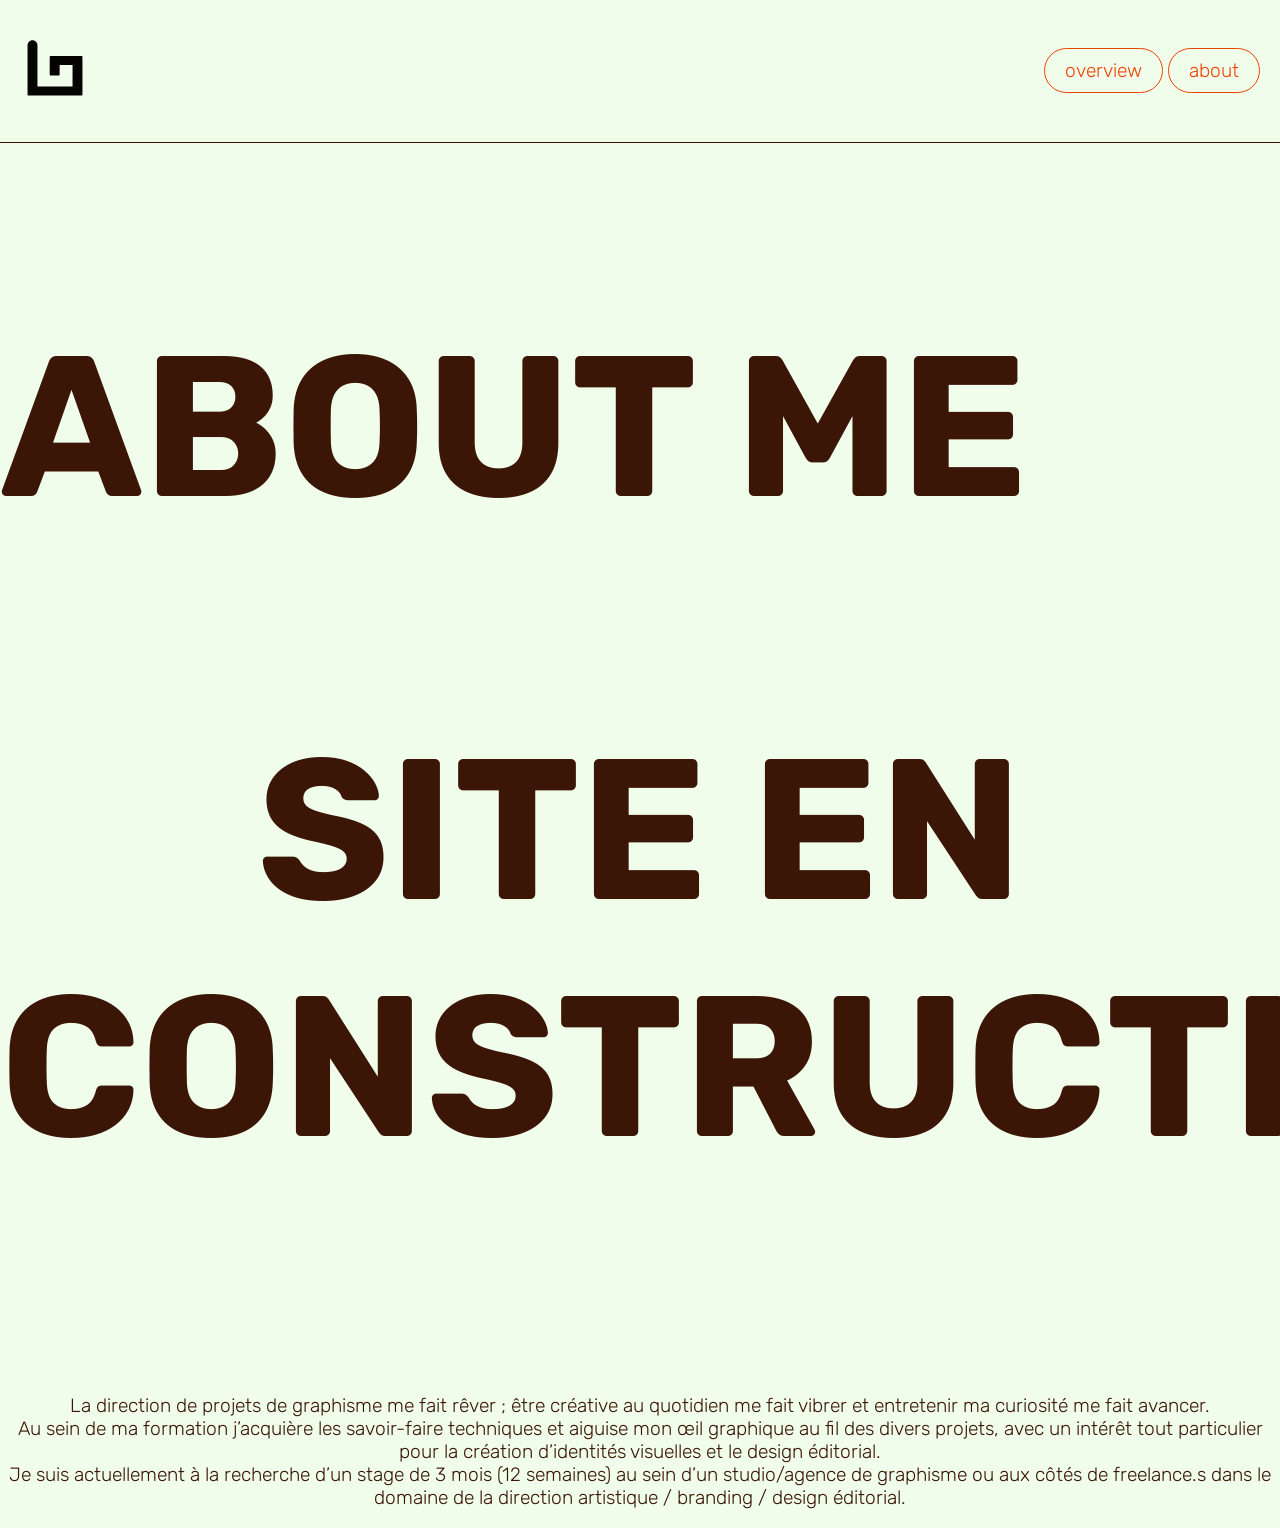
==== about.html @ 8715e14e "19 nov part2" ====
<!DOCTYPE html>
<html lang="fr">
<head>
    <meta charset="UTF-8">
    <meta name="viewport" content="width=device-width, initial-scale=1.0">
    <title>Laura Guillardeau | About</title>
    <link rel="shortcut icon" href="img/logotype/lasna_logorange.svg">
    <link rel="stylesheet" href="styles.css">
</head>
<body>
    <header class="header">
            <h1> 
            <a href="index.html">
            <img class="logo-rotate" src="img/logotype/lasna_logo.svg" alt="Laura Guillardeau « Lasna »">
            </a>
        </h1>
        <div>
            <a class="button" href="overview.html">overview</a>
            <a class="button" href="about.html">about</a>
        </div>
    </header> 
    <div>
        <h2>About me</h2>
    </div>
    <h2 class="alert">Site en construction</h2>
    <br>
    <p>La direction de projets de graphisme me fait rêver ; être créative au quotidien me fait vibrer et entretenir ma curiosité me fait avancer.
    <br>Au sein de ma formation j’acquière les savoir-faire techniques et aiguise mon œil graphique au fil des divers projets, avec un intérêt tout particulier pour la création d’identités visuelles et le design éditorial.
    <br>Je suis actuellement à la recherche d’un stage de 3 mois (12 semaines) au sein d’un studio/agence de graphisme ou aux côtés de freelance.s dans le domaine de la direction artistique / branding / design éditorial.
    </p>
    
    <main>
        
    </main>
</body>
</html>
---- styles.css ----
body{
    font-family: 'rubik', Helvetica, Arial, sans-serif;
}
body{
    background:#f0fdeb;
    color: #3B1607;
    font-size: larger;
    font-weight: 200;
    font-style: normal;
    font-optical-sizing: auto;
    max-width: 2560px;
    margin:0 auto;
}

/*textes*/

@font-face{
    font-family: "rubik";
    src: url("font/Rubik-VariableFont_wght.ttf") format("truetype");
}

p{
    text-align: center;

}

h1{
    font-size: 20px;
    text-align: left;
    padding: 5px;
}

h2{
    font-family: 'rubik';
    font-size: 200px;
    font-style: bold;
    text-transform: uppercase;
}
h3{
    font-family: 'rubik';
    font-size: xx-large;
    font-style: bold;
    text-transform: lowercase;
}
h4{
    font-family: 'avara';
    font-size: xx-large;
    font-style: italic;
    text-transform: lowercase;
}

span{
    color: #EB4400;
}

p span{
    color: #EB4400;
}

.alert{
    text-align: center;
}

/*images et grille*/
img{
    max-width: 100%;
    height: auto;
    display: block;
}
.rounded{
    border-radius: 15px;
}

.grid{
    display: grid;
    grid-template-columns: repeat(3, 1fr);
    gap: 24px;
    padding: 24px;
}
.grid-overview{
    display: grid;
    grid-template-columns: repeat(5, 1fr);
    gap: 12px;
    padding: 12px;
}

.item-grid{
    display: grid;
}
.item-grid img,
.item-grid h3{
    grid-column: 1/-1;
    grid-row: 1/-1;
}
.item-grid h3{
    color:#fff;
    background: #0000008a;
    margin: 0;
    opacity:0;
    transition: .4s;
    display: grid;
    align-items:center;
    justify-items: center;
}
.item-grid:hover h3{
    opacity:1;
}

.grid-text{
    display: grid;
    grid-template-columns: repeat(5, 1fr);
    gap: 12px;
    padding: 12px;
}

/*projets pages*/
.title-bloc{
    width: 40%;
    margin: 20px;
    font-size: 80px;
    line-height: 80px;
    padding-top: 50px;
    padding-bottom: 0%;
}
 .bloc {
    width: 40%;
    display: flex; 
    align-items: top; 
    padding-left: 20px; 
    font-size:16px;
    column-gap: 20px;
    box-sizing: border-box; 
}


/*header*/
header{
    display: grid;
    grid-template-columns: 70px auto;
    justify-content: space-between;
    align-items: center;
    position: sticky;
    top: 0%;
    border-bottom: 1px solid #3B1607;
    padding: 20px; 
}
 .propos{
    text-decoration: none;
    color: #EB4400;
    padding: 6px;
    transition: all 0.3s ease; 
    border: 1px solid #EB4400;
}
/*.header a:not(.no-block){
    text-decoration: none;
    color: currentColor;
    background: white;
    padding-bottom: 1px;
    display: inline-block;
    padding: 8px 12px;   
    background: white;   
    border-radius: 20px;
}
*/
.logo-rotate {
    transition: transform 1s ease;
    display: inline-block; /* important pour éviter les bugs */
}

.logo-rotate:hover {
    transform: rotate(90deg);
}

.button{
    display: inline-block;
    padding: 10px 20px;
    background-color: none;
    color: #EB4400;
    text-decoration: none;
    border: solid 1px #EB4400;
    border-radius: 30px;
    transition: 0.3s background-color;
}
.button:hover{
    background-color: #EB4400;
    color: #E0FBD6;
}


/* responsive */
.article p { color: #333; /* régle pour tous les écrans */ }

@media (min-width:640px){
    .article p {
        columns: 2; 
    }
}
@media (min-width:960px){
    .article p { 
        columns: 3;
    }
}
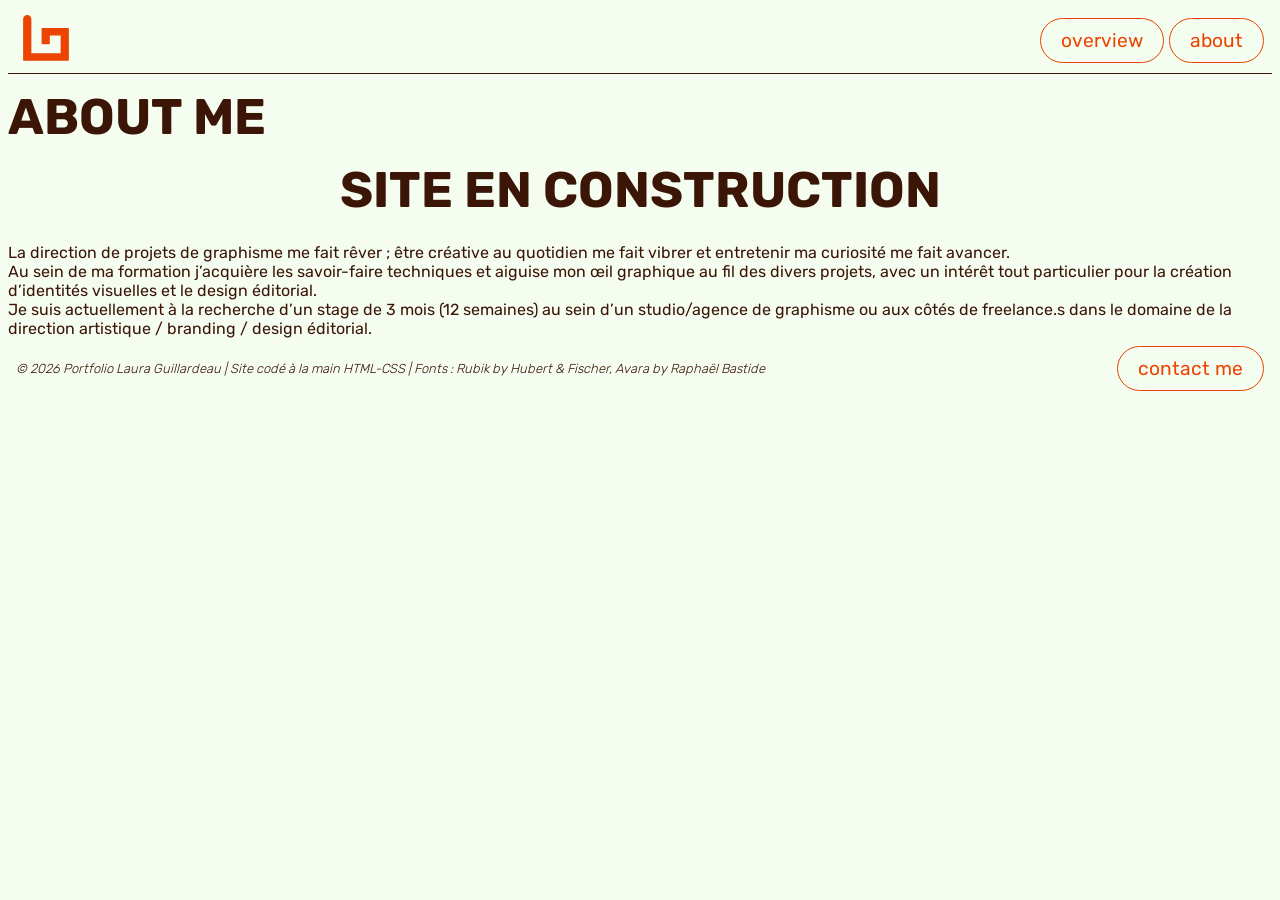
==== commit db25f44d: "21 nov" ====
--- a/about.html
+++ b/about.html
@@ -11,7 +11,7 @@
     <header class="header">
             <h1> 
             <a href="index.html">
-            <img class="logo-rotate" src="img/logotype/lasna_logo.svg" alt="Laura Guillardeau « Lasna »">
+            <img class="logo-rotate" src="img/logotype/lasna_logorange.svg" alt="Laura Guillardeau « Lasna »">
             </a>
         </h1>
         <div>
@@ -22,15 +22,19 @@
     <div>
         <h2>About me</h2>
     </div>
+    <main>
     <h2 class="alert">Site en construction</h2>
     <br>
     <p>La direction de projets de graphisme me fait rêver ; être créative au quotidien me fait vibrer et entretenir ma curiosité me fait avancer.
     <br>Au sein de ma formation j’acquière les savoir-faire techniques et aiguise mon œil graphique au fil des divers projets, avec un intérêt tout particulier pour la création d’identités visuelles et le design éditorial.
     <br>Je suis actuellement à la recherche d’un stage de 3 mois (12 semaines) au sein d’un studio/agence de graphisme ou aux côtés de freelance.s dans le domaine de la direction artistique / branding / design éditorial.
     </p>
-    
-    <main>
-        
     </main>
+    <footer class="footer">
+        <h5>&copy; 2026 Portfolio Laura Guillardeau | Site codé à la main HTML-CSS | Fonts : Rubik by Hubert & Fischer, Avara by Raphaël Bastide</h5>
+        <div>
+            <a class="button" href="mailto:laura.guillardeau@gmail.com">contact me</a>
+        </div>
+    </footer>
 </body>
 </html>
--- a/styles.css
+++ b/styles.css
@@ -2,14 +2,13 @@
     font-family: 'rubik', Helvetica, Arial, sans-serif;
 }
 body{
-    background:#f0fdeb;
+    background:#f5fdf1;
     color: #3B1607;
     font-size: larger;
-    font-weight: 200;
     font-style: normal;
     font-optical-sizing: auto;
-    max-width: 2560px;
-    margin:0 auto;
+    max-width: auto;
+    margin:8px;
 }
 
 /*textes*/
@@ -20,42 +19,61 @@
 }
 
 p{
-    text-align: center;
-
+    font-size: medium;
+    text-align: left;
+    margin: 0;
+}
+p span{
+    font-weight: lighter;
 }
 
 h1{
     font-size: 20px;
     text-align: left;
     padding: 5px;
+    margin: 0;
 }
 
 h2{
     font-family: 'rubik';
-    font-size: 200px;
+    font-size: 50px;
     font-style: bold;
+    padding-top: 1vw;
     text-transform: uppercase;
+    margin: 0;
 }
 h3{
-    font-family: 'rubik';
-    font-size: xx-large;
-    font-style: bold;
-    text-transform: lowercase;
-}
-h4{
     font-family: 'avara';
     font-size: xx-large;
     font-style: italic;
     text-transform: lowercase;
-}
-
-span{
-    color: #EB4400;
-}
-
-p span{
-    color: #EB4400;
-}
+    margin: 0;
+}
+h3:hover{
+    transform: rotate(-10deg);
+}
+h4{
+    font-family: 'rubik';
+    font-size: 3vw;
+    font-style: normal;
+    text-transform: uppercase;
+    margin: 0;
+}
+h4 span{
+    font-family: 'avara';
+    font-size: 1.8vw;
+    font-style: italic;
+    text-transform: lowercase;
+    margin: 0;
+}
+h5{
+    font-style: oblique;
+    font-weight: 100;
+    font-size: small;
+    text-align: left;
+    margin: 0;
+}
+
 
 .alert{
     text-align: center;
@@ -68,107 +86,139 @@
     display: block;
 }
 .rounded{
-    border-radius: 15px;
-}
-
-.grid{
-    display: grid;
-    grid-template-columns: repeat(3, 1fr);
+    border-radius: 1vw;
+}
+
+.grid-index{
+    display: grid;
+    grid-template-columns: repeat(5, 1fr);
+    gap: 8px;
+    padding-top: 5vw;
+}
+
+/*.zoom{
+    transition: 0.3s;
+}
+.zoom:hover{
+    scale: 1.5;
+}*/
+
+.grid-overview{
+    display: grid;
+    grid-template-columns: repeat(5, 1fr);
+    gap: 8px;
+    padding-top: 1vw;
+}
+
+.item-grid{
+    display: grid;
+}
+.item-grid img,
+.item-grid h4{
+    grid-column: 1/3;
+    grid-row: 1;
+}
+.item-grid h4{
+    color:#fff;
+    background: #1C388C8a;
+    margin: 0;
+    opacity:0;
+    transition: .4s;
+    display: grid;
+    align-items:center;
+    justify-items: center;
+}
+.item-grid:hover h4{
+    opacity:1;
+}
+
+
+/*textes projets*/
+.grid-text{
+    display: grid;
+    height: 10vw;
+    grid-template: 20px 1fr 1fr / repeat(5, 1fr);
+    gap: 15px;
+    padding: 12px;
+    padding-top: 2vw;
+}
+.title-bloc{
+    display: grid;
+    grid-area: 0/0/3/3;
+    font-size: 100px;
+    line-height: 50px;
+}
+
+.main-title{
+    grid-column: span 2;
+    grid-row: 2
+}
+.subtitle{
+    grid-column: 2;
+    grid-row: 3;
+}
+.text-bloc1 {
+    display: grid; 
+    grid-area: 2/3/4/4;
+    align-items: top; 
+    padding-right: 20px; 
+    box-sizing: border-box;
+}
+.text-bloc2{
+    display: grid; 
+    grid-area: 2/4/4/6;
+    align-items: top; 
+    padding-right: 20px;
+    box-sizing: border-box;
+}
+.text-bloc3{
+    display: grid; 
+    grid-area: 2/3/3/5;
+    align-items: top; 
+    padding-right: 20px;
+    box-sizing: border-box;
+}
+
+
+/*photos projets*/
+
+.grid-projets{
+    display: grid;
+    grid-template-columns: repeat(5, 1fr);
     gap: 24px;
     padding: 24px;
 }
-.grid-overview{
-    display: grid;
-    grid-template-columns: repeat(5, 1fr);
-    gap: 12px;
-    padding: 12px;
-}
-
-.item-grid{
-    display: grid;
-}
-.item-grid img,
-.item-grid h3{
-    grid-column: 1/-1;
-    grid-row: 1/-1;
-}
-.item-grid h3{
-    color:#fff;
-    background: #0000008a;
-    margin: 0;
-    opacity:0;
-    transition: .4s;
-    display: grid;
-    align-items:center;
-    justify-items: center;
-}
-.item-grid:hover h3{
-    opacity:1;
-}
-
-.grid-text{
-    display: grid;
-    grid-template-columns: repeat(5, 1fr);
-    gap: 12px;
-    padding: 12px;
-}
-
-/*projets pages*/
-.title-bloc{
-    width: 40%;
-    margin: 20px;
-    font-size: 80px;
-    line-height: 80px;
-    padding-top: 50px;
-    padding-bottom: 0%;
-}
- .bloc {
-    width: 40%;
-    display: flex; 
-    align-items: top; 
-    padding-left: 20px; 
-    font-size:16px;
-    column-gap: 20px;
-    box-sizing: border-box; 
+.big{
+    grid-column: span 3;
+}
+.mid{
+    grid-column: span 2;
 }
 
 
 /*header*/
 header{
     display: grid;
-    grid-template-columns: 70px auto;
+    background-color: #f5fdf1;
+    grid-template-columns: 60px auto;
     justify-content: space-between;
     align-items: center;
     position: sticky;
     top: 0%;
     border-bottom: 1px solid #3B1607;
-    padding: 20px; 
-}
- .propos{
-    text-decoration: none;
-    color: #EB4400;
-    padding: 6px;
-    transition: all 0.3s ease; 
-    border: 1px solid #EB4400;
-}
-/*.header a:not(.no-block){
-    text-decoration: none;
-    color: currentColor;
-    background: white;
-    padding-bottom: 1px;
-    display: inline-block;
-    padding: 8px 12px;   
-    background: white;   
-    border-radius: 20px;
-}
-*/
-.logo-rotate {
-    transition: transform 1s ease;
-    display: inline-block; /* important pour éviter les bugs */
-}
-
-.logo-rotate:hover {
-    transform: rotate(90deg);
+    padding-inline: 8px;
+    margin-top: 8px;
+}
+.header-overview{
+    display: grid;
+    background-color: #f5fdf1;
+    grid-template-columns: 60px auto;
+    justify-content: space-between;
+    align-items: center;
+    position: sticky;
+    top: 0%;
+    border-bottom: 1px solid #1C388C;
+    padding-inline: 8px;
 }
 
 .button{
@@ -183,7 +233,73 @@
 }
 .button:hover{
     background-color: #EB4400;
-    color: #E0FBD6;
+    color: #f5fdf1;
+    font-style: italic;
+}
+.button-overview{
+    display: inline-block;
+    padding: 10px 20px;
+    background-color: none;
+    color: #1C388C;
+    text-decoration: none;
+    border: solid 1px #1C388C;
+    border-radius: 30px;
+    transition: 0.3s background-color;
+}
+.button-overview:hover{
+    background-color: #1C388C;
+    color: #f5fdf1;
+    font-style: italic;
+}
+
+.logo-rotate {
+    transition: transform 1s ease;
+    display: inline-block; /* important pour éviter les bugs */
+}
+.logo-rotate:hover {
+    transform: rotate(90deg);
+}
+
+/*footer*/
+footer{
+    display: grid;
+    background-color: #f5fdf1;
+    grid-template-columns: auto auto;
+    justify-content: space-between;
+    align-items: center;
+    top: 0%;
+    padding: 8px;
+}
+.button{
+    display: inline-block;
+    padding: 10px 20px;
+    grid-column: 3;
+    background-color: none;
+    color: #EB4400;
+    text-decoration: none;
+    border: solid 1px #EB4400;
+    border-radius: 30px;
+    transition: 0.3s background-color;
+}
+.button:hover{
+    background-color: #EB4400;
+    color: #f5fdf1;
+    font-style: italic;
+}
+.button-overview{
+    display: inline-block;
+    padding: 10px 20px;
+    background-color: none;
+    color: #1C388C;
+    text-decoration: none;
+    border: solid 1px #1C388C;
+    border-radius: 30px;
+    transition: 0.3s background-color;
+}
+.button-overview:hover{
+    background-color: #1C388C;
+    color: #f5fdf1;
+    font-style: italic;
 }
 
 
@@ -191,12 +307,17 @@
 .article p { color: #333; /* régle pour tous les écrans */ }
 
 @media (min-width:640px){
-    .article p {
-        columns: 2; 
+    /*.grid-index{
+    display: grid;
+    grid-template-columns: repeat(5, 1fr);
+    gap: 12px;
+    padding: 12px;
+    padding-top: 5vw;
     }
-}
-@media (min-width:960px){
-    .article p { 
-        columns: 3;
-    }
+    .grid-overview{
+    display: grid;
+    grid-template-columns: repeat(3, 1fr);
+    gap: 6px;
+    padding: 6px;
+    }*/
 }
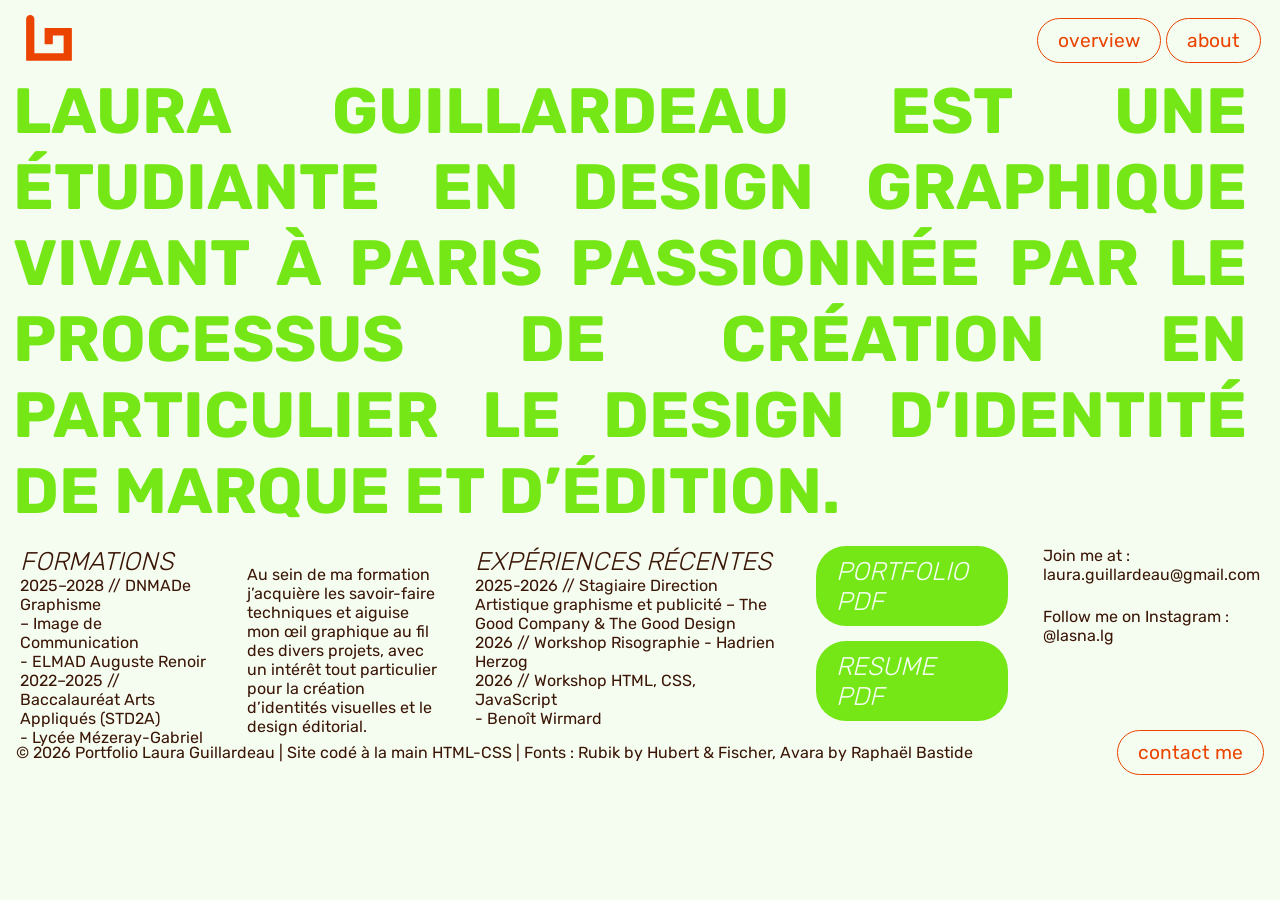
==== commit 732250e1: "24 nov" ====
--- a/about.html
+++ b/about.html
@@ -19,19 +19,36 @@
             <a class="button" href="about.html">about</a>
         </div>
     </header> 
-    <div>
-        <h2>About me</h2>
-    </div>
     <main>
-    <h2 class="alert">Site en construction</h2>
-    <br>
-    <p>La direction de projets de graphisme me fait rêver ; être créative au quotidien me fait vibrer et entretenir ma curiosité me fait avancer.
-    <br>Au sein de ma formation j’acquière les savoir-faire techniques et aiguise mon œil graphique au fil des divers projets, avec un intérêt tout particulier pour la création d’identités visuelles et le design éditorial.
-    <br>Je suis actuellement à la recherche d’un stage de 3 mois (12 semaines) au sein d’un studio/agence de graphisme ou aux côtés de freelance.s dans le domaine de la direction artistique / branding / design éditorial.
-    </p>
+        <div class="text-bloc5">
+            <h1><span>Laura Guillardeau est une étudiante en design graphique vivant à Paris passionnée par le processus de création en particulier le design d’identité de marque et d’édition.</span></h1>
+            <h6>Laura Guillardeau is a graphic design student based in Paris passionate by creative process especially branding & editorial design</h6>
+        </div>
+        <div class="grid-text-about">
+            <div class="text-bloc-about">
+                <h4>FORMATIONS</h4><p>2025–2028 // DNMADe Graphisme <br>– Image de Communication <br>- ELMAD Auguste Renoir <br>2022–2025 // Baccalauréat Arts Appliqués (STD2A) <br>- Lycée Mézeray-Gabriel</p>
+            </div>
+            <div class="text-bloc-about">
+                <p><br>Au sein de ma formation j’acquière les savoir-faire techniques et aiguise mon œil graphique au fil des divers projets, avec un intérêt tout particulier pour la création d’identités visuelles et le design éditorial.</p>
+                <h5><br>Within my schooling I acquire the technical know-how and sharpen my graphic eye over various projects, with a particular interest in the creation of visual identities and editorial design.</h5>
+            </div>
+            <div class="text-bloc-about1">
+                <h4>EXPÉRIENCES RÉCENTES</h4><p>2025-2026 // Stagiaire Direction Artistique graphisme et publicité – The Good Company & The Good Design  <br>2026 // Workshop Risographie - Hadrien Herzog <br>2026 // Workshop HTML, CSS, JavaScript <br>- Benoît Wirmard</p>
+            </div>
+            
+                <div class="text-bloc-about">
+                    <a class="button-link" href=""><h4>portfolio pdf</h4></a>
+                    <a class="button-link" href=""><h4>resume pdf</h4></a>
+                
+            </div>
+            <div class="text-bloc-about2">
+                <p>Join me at : laura.guillardeau@gmail.com</p><br>
+                <p>Follow me on Instagram : @lasna.lg</p>
+            </div>
+        </div>
     </main>
     <footer class="footer">
-        <h5>&copy; 2026 Portfolio Laura Guillardeau | Site codé à la main HTML-CSS | Fonts : Rubik by Hubert & Fischer, Avara by Raphaël Bastide</h5>
+        <p>&copy; 2026 Portfolio Laura Guillardeau | Site codé à la main HTML-CSS | Fonts : Rubik by Hubert & Fischer, Avara by Raphaël Bastide</p>
         <div>
             <a class="button" href="mailto:laura.guillardeau@gmail.com">contact me</a>
         </div>
--- a/styles.css
+++ b/styles.css
@@ -1,40 +1,97 @@
-body{
+body {
     font-family: 'rubik', Helvetica, Arial, sans-serif;
 }
-body{
-    background:#f5fdf1;
+
+body {
+    background: #f5fdf1;
     color: #3B1607;
     font-size: larger;
     font-style: normal;
     font-optical-sizing: auto;
     max-width: auto;
-    margin:8px;
+    max-height: 100px;
+    /*margin: 8px;*/
+    scrollbar-color: red;
+
+}
+
+body span {
+    max-height: 100dvh;
+    overflow-y: hidden;
+    overflow-x: hidden;
+}
+main {
+  padding-top: 60px;
 }
 
 /*textes*/
 
-@font-face{
+@font-face {
     font-family: "rubik";
     src: url("font/Rubik-VariableFont_wght.ttf") format("truetype");
 }
 
-p{
+p {
     font-size: medium;
     text-align: left;
     margin: 0;
 }
-p span{
+
+p span {
     font-weight: lighter;
 }
 
-h1{
+h1 {
     font-size: 20px;
-    text-align: left;
+    color: #75e717;
+    text-align: justify;
     padding: 5px;
-    margin: 0;
-}
-
-h2{
+    text-transform: uppercase;
+    margin: 0;
+}
+h1 span {
+    font-size: 5vw;
+     text-align: justify;
+}
+.text-bloc5 {
+    display: grid;
+    text-decoration: none;
+    align-items: top;
+    padding-right: 20px;
+    box-sizing: border-box;
+    position: relative;
+    margin: 0;
+    
+}
+.text-bloc5 h6 {
+    padding-right: 20px;
+    box-sizing: border-box;
+    position: absolute;
+}
+.text-bloc5 h6 {
+    color: #75e717;
+    background: #f5fdf1;
+    margin: 0;
+    opacity: 0;
+    transition: .4s;
+    display: grid;
+    align-items: center;
+    justify-items: center;
+}
+.text-bloc5:hover h6 {
+    opacity: 1;
+}
+h6 {
+    color: #75e717;
+    font-size: 5.9vw;
+    text-align: justify;
+    padding: 5px;
+    text-transform: uppercase;
+    margin: 0;
+}
+
+
+h2 {
     font-family: 'rubik';
     font-size: 50px;
     font-style: bold;
@@ -42,58 +99,81 @@
     text-transform: uppercase;
     margin: 0;
 }
-h3{
+
+h3 {
     font-family: 'avara';
     font-size: xx-large;
     font-style: italic;
     text-transform: lowercase;
     margin: 0;
 }
-h3:hover{
+
+h3:hover {
     transform: rotate(-10deg);
 }
-h4{
+
+h4 {
     font-family: 'rubik';
-    font-size: 3vw;
-    font-style: normal;
+    font-size: 2vw;
+    font-weight: 300;
+    font-style: oblique;
+    align-content: center;
     text-transform: uppercase;
     margin: 0;
 }
-h4 span{
+
+h4 span {
     font-family: 'avara';
-    font-size: 1.8vw;
+    font-size: 1vw;
+    font-weight: 200;
     font-style: italic;
     text-transform: lowercase;
     margin: 0;
 }
-h5{
+
+h5 {
+    font-family: 'rubik';
+    color: #1c388c;
+    font-weight: 400;
+    font-size: medium;
+    font-style: normal;
+    font-optical-sizing: auto;
+    align-content: left;
+    margin: 0;
+}
+
+h5 span {
+    font-family: 'rubik';
+    color: #1c388c;
+    font-weight: 100;
+    font-size: medium;
     font-style: oblique;
-    font-weight: 100;
-    font-size: small;
-    text-align: left;
-    margin: 0;
-}
-
-
-.alert{
+    font-optical-sizing: auto;
+    align-content: left;
+    margin: 0;
+}
+
+
+.alert {
     text-align: center;
 }
 
 /*images et grille*/
-img{
+img {
     max-width: 100%;
     height: auto;
     display: block;
 }
-.rounded{
+
+/*.rounded{
     border-radius: 1vw;
-}
-
-.grid-index{
+}*/
+
+.grid-index {
     display: grid;
     grid-template-columns: repeat(5, 1fr);
     gap: 8px;
-    padding-top: 5vw;
+    padding-top: 1vh;
 }
 
 /*.zoom{
@@ -103,125 +183,303 @@
     scale: 1.5;
 }*/
 
-.grid-overview{
+.grid-overview {
     display: grid;
     grid-template-columns: repeat(5, 1fr);
     gap: 8px;
     padding-top: 1vw;
 }
 
-.item-grid{
-    display: grid;
-}
+.item-grid {
+    display: grid;
+    text-decoration: none;
+}
+
 .item-grid img,
-.item-grid h4{
+.item-grid h4 {
     grid-column: 1/3;
     grid-row: 1;
 }
-.item-grid h4{
-    color:#fff;
-    background: #1C388C8a;
-    margin: 0;
-    opacity:0;
+
+.item-grid h4 {
+    color: #020202;
+    background: #f5fdf1;
+    margin: 0;
+    opacity: 0;
     transition: .4s;
     display: grid;
-    align-items:center;
+    align-items: center;
     justify-items: center;
 }
-.item-grid:hover h4{
-    opacity:1;
+
+.item-grid:hover h4 {
+    opacity: 1;
 }
 
 
 /*textes projets*/
-.grid-text{
-    display: grid;
-    height: 10vw;
-    grid-template: 20px 1fr 1fr / repeat(5, 1fr);
+.grid-text {
+    display: grid;
+    height: 20vh;
+    grid-template: 30px 1fr 1fr / repeat(5, 1fr);
     gap: 15px;
     padding: 12px;
-    padding-top: 2vw;
-}
-.title-bloc{
+    padding-bottom: 2vw;
+    box-sizing: content-box;
+}
+
+.title-bloc {
     display: grid;
     grid-area: 0/0/3/3;
     font-size: 100px;
     line-height: 50px;
 }
 
-.main-title{
+.main-title {
     grid-column: span 2;
     grid-row: 2
 }
-.subtitle{
+
+.subtitle {
     grid-column: 2;
     grid-row: 3;
 }
+
 .text-bloc1 {
-    display: grid; 
+    display: grid;
+    text-decoration: none;
     grid-area: 2/3/4/4;
-    align-items: top; 
-    padding-right: 20px; 
-    box-sizing: border-box;
-}
-.text-bloc2{
-    display: grid; 
+    align-items: top;
+    padding-right: 20px;
+    box-sizing: border-box;
+    position: relative;
+    margin: 0;
+    
+}
+.text-bloc1 h5 {
+    grid-column: 1/3;
+    grid-row: 1;
+    padding-right: 20px;
+    box-sizing: border-box;
+    position: absolute;
+}
+.text-bloc1 h5 {
+    color: #1c388c;
+    background: #f5fdf1;
+    margin: 0;
+    opacity: 0;
+    transition: .4s;
+    display: grid;
+    align-items: center;
+    justify-items: center;
+}
+.text-bloc1:hover h5 {
+    opacity: 1;
+}
+
+.text-bloc2 {
+    display: grid;
     grid-area: 2/4/4/6;
-    align-items: top; 
-    padding-right: 20px;
-    box-sizing: border-box;
-}
-.text-bloc3{
-    display: grid; 
+    align-items: top;
+    padding-right: 20px;
+    box-sizing: border-box;
+}
+.text-bloc2 h5 {
+    grid-column: 1/3;
+    grid-row: 1;
+    padding-right: 20px;
+    box-sizing: border-box;
+    position: absolute;
+}
+.text-bloc2 h5 {
+    color: #1c388c;
+    background: #f5fdf1;
+    margin: 0;
+    opacity: 0;
+    transition: .4s;
+    display: grid;
+    align-items: center;
+    justify-items: center;
+}
+.text-bloc2:hover h5 {
+    opacity: 1;
+}
+
+.text-bloc3 {
+    display: grid;
     grid-area: 2/3/3/5;
-    align-items: top; 
-    padding-right: 20px;
-    box-sizing: border-box;
-}
+    align-items: top;
+    padding-right: 20px;
+    box-sizing: border-box;
+}
+.text-bloc3 h5 {
+    padding-right: 20px;
+    box-sizing: border-box;
+    position: absolute;
+}
+.text-bloc3 h5 {
+    color: #1c388c;
+    background: #f5fdf1;
+    margin: 0;
+    opacity: 0;
+    transition: .4s;
+    display: grid;
+    align-items: center;
+    justify-items: center;
+}
+.text-bloc3:hover h5 {
+    opacity: 1;
+}
+
+.text-bloc4 {
+    display: grid;
+    grid-area: 4/1/5/3;
+    align-items: top;
+    padding-right: 20px;
+    box-sizing: border-box;
+}
+.text-bloc4 h5 {
+    padding-right: 20px;
+    box-sizing: border-box;
+    position: absolute;
+}
+.text-bloc4 h5 {
+    color: #1c388c;
+    background: #f5fdf1;
+    margin: 0;
+    opacity: 0;
+    transition: .4s;
+    display: grid;
+    align-items: center;
+    justify-items: center;
+}
+
+.text-bloc4:hover h5 {
+    opacity: 1;
+}
+
+/*about page*/
+.grid-text-about {
+    display: grid;
+    height: 17vh;
+    grid-template: 30px 1fr 1fr / repeat(10, 1fr);
+    gap: 15px;
+    padding: 12px;
+    box-sizing: content-box;
+}
+.text-bloc-about {
+    display: grid;
+    text-decoration: none;
+    grid-column: span 2;
+    align-items: top;
+    padding-right: 20px;
+    box-sizing: border-box;
+    position: relative;
+    margin: 0;
+}
+.text-bloc-about h5 {
+    padding-right: 20px;
+    box-sizing: border-box;
+    position: absolute;
+}
+.text-bloc-about h5 {
+    color: #1c388c;
+    background: #f5fdf1;
+    margin: 0;
+    opacity: 0;
+    transition: .4s;
+    display: grid;
+    align-items: center;
+    justify-items: center;
+}
+
+.text-bloc-about:hover h5 {
+    opacity: 1;
+}
+.text-bloc-about1 {
+    display: grid;
+    text-decoration: none;
+    grid-column: span 3;
+    align-items: top;
+    padding-right: 20px;
+    box-sizing: border-box;
+    position: relative;
+    margin: 0;
+}
+.text-bloc-about2 {
+    display: grid;
+    text-decoration: none;
+    grid-column: span 1;
+    align-items: center;
+    box-sizing: border-box;
+    position: relative;
+    margin: 0;
+}
+
 
 
 /*photos projets*/
 
-.grid-projets{
+.grid-projets {
     display: grid;
     grid-template-columns: repeat(5, 1fr);
     gap: 24px;
     padding: 24px;
 }
-.big{
+
+.big {
     grid-column: span 3;
 }
-.mid{
+.mid {
     grid-column: span 2;
 }
+.small {
+    grid-column: span 1;
+}
 
 
 /*header*/
-header{
+
+header {
     display: grid;
     background-color: #f5fdf1;
     grid-template-columns: 60px auto;
     justify-content: space-between;
     align-items: center;
-    position: sticky;
-    top: 0%;
-    border-bottom: 1px solid #3B1607;
-    padding-inline: 8px;
-    margin-top: 8px;
-}
-.header-overview{
+    position: fixed;
+    z-index: 100;
+    top: 0;
+    left: 0;
+    right: 0;
+    height: 60px;
+    border-bottom: none;
+    margin-top: 0;
+    padding-inline: 19px;
+    padding-top: 8px;
+    padding-bottom: 12px;
+    
+}
+
+.header-overview {
     display: grid;
     background-color: #f5fdf1;
     grid-template-columns: 60px auto;
     justify-content: space-between;
     align-items: center;
-    position: sticky;
-    top: 0%;
-    border-bottom: 1px solid #1C388C;
-    padding-inline: 8px;
-}
-
-.button{
+    position: fixed;
+    z-index: 100;
+    top: 0;
+    left: 0;
+    right: 0;
+    height: 60px;
+    border-bottom: none;
+    margin-top: 0;
+    padding-inline: 19px;
+    padding-top: 8px;
+    padding-bottom: 12px;
+}
+
+.button {
     display: inline-block;
     padding: 10px 20px;
     background-color: none;
@@ -231,12 +489,31 @@
     border-radius: 30px;
     transition: 0.3s background-color;
 }
-.button:hover{
+.button-link{
+    display: inline-block;
+    padding: 10px 20px;
+    background-color: #75e717;
+    color: #f5fdf1;
+    text-decoration: none;
+    border: none;
+    font-size: 50%;
+    margin-bottom: 15px;
+    border-radius: 30px;
+    transition: 0.3s background-color;
+}
+
+.button:hover {
     background-color: #EB4400;
     color: #f5fdf1;
     font-style: italic;
 }
-.button-overview{
+.button-link:hover {
+    background-color: #f5fdf1;
+    color: #75e717;
+    border: solid 1px #75e717;
+}
+
+.button-overview {
     display: inline-block;
     padding: 10px 20px;
     background-color: none;
@@ -246,7 +523,8 @@
     border-radius: 30px;
     transition: 0.3s background-color;
 }
-.button-overview:hover{
+
+.button-overview:hover {
     background-color: #1C388C;
     color: #f5fdf1;
     font-style: italic;
@@ -254,23 +532,29 @@
 
 .logo-rotate {
     transition: transform 1s ease;
-    display: inline-block; /* important pour éviter les bugs */
-}
+    display: inline-block;
+    /* important pour éviter les bugs */
+}
+
 .logo-rotate:hover {
     transform: rotate(90deg);
 }
 
 /*footer*/
-footer{
+footer {
     display: grid;
     background-color: #f5fdf1;
     grid-template-columns: auto auto;
     justify-content: space-between;
     align-items: center;
-    top: 0%;
+    position: absolute bottom;
+    top: 20%;
+    bottom: 0%;
     padding: 8px;
-}
-.button{
+    padding-top: 1.5vw;
+}
+
+.button {
     display: inline-block;
     padding: 10px 20px;
     grid-column: 3;
@@ -281,12 +565,14 @@
     border-radius: 30px;
     transition: 0.3s background-color;
 }
-.button:hover{
+
+.button:hover {
     background-color: #EB4400;
     color: #f5fdf1;
     font-style: italic;
 }
-.button-overview{
+
+.button-overview {
     display: inline-block;
     padding: 10px 20px;
     background-color: none;
@@ -296,17 +582,133 @@
     border-radius: 30px;
     transition: 0.3s background-color;
 }
-.button-overview:hover{
+
+.button-overview:hover {
     background-color: #1C388C;
     color: #f5fdf1;
     font-style: italic;
 }
 
+/*/HOMEPAGE FLEXBOXES/*/
+
+ul {
+    width: 100vw;
+    height: 75vh;
+    padding: 8px;
+    display: flex;
+    gap: 4vw;
+}
+
+li {
+    list-style-type: none;
+    flex: 0 0 100%;
+}
+
+li:nth-child(even) {
+    background-color: none;
+}
+
+/*scroll snapping*/
+ul {
+    overflow-x: scroll;
+    scroll-snap-type: x mandatory;
+}
+
+li {
+    scroll-snap-align: center;
+}
+
+/*scroll button*/
+ul::scroll-button(*) {
+    border: 0;
+    font-size: 2rem;
+    background: none;
+    color: black;
+    opacity: 0.7;
+    cursor: pointer;
+}
+
+ul::scroll-button(*):hover,
+ul::scroll-button(*):focus {
+    opacity: 1;
+}
+
+ul::scroll-button(*):active {
+    translate: 1px 1px;
+}
+
+ul::scroll-button(*):disabled {
+    opacity: 0.2;
+    cursor: unset;
+}
+
+ul::scroll-button(left) {
+    content: "◄" / "Previous";
+}
+
+ul::scroll-button(right) {
+    content: "►" / "Next";
+}
+
+ul {
+    anchor-name: --my-carousel;
+}
+
+ul::scroll-button(*) {
+    position: absolute;
+    position-anchor: --my-carousel;
+}
+
+ul::scroll-button(left) {
+    right: calc(anchor(left) - 70px);
+    bottom: calc(anchor(top) + 13px);
+}
+
+ul::scroll-button(right) {
+    left: calc(anchor(right) - 70px);
+    bottom: calc(anchor(top) + 13px);
+}
+
+/*scroll markers*/
+ul {
+    scroll-marker-group: after;
+}
+
+ul::scroll-marker-group {
+    position: absolute;
+    position-anchor: --my-carousel;
+    top: calc(anchor(bottom) - 70px);
+    justify-self: anchor-center;
+
+    display: flex;
+    justify-content: center;
+    gap: 20px;
+}
+
+li::scroll-marker {
+    content: attr(data-accName);
+    width: 16px;
+    height: 16px;
+    background-color: transparent;
+    border: 2px solid black;
+    border-radius: 50%;
+    overflow: hidden;
+    text-indent: 16px;
+}
+
+li::scroll-marker:target-current {
+    background-color: black;
+}
+
+
 
 /* responsive */
-.article p { color: #333; /* régle pour tous les écrans */ }
-
-@media (min-width:640px){
+.article p {
+    color: #333;
+    /* régle pour tous les écrans */
+}
+
+@media (min-width:640px) {
     /*.grid-index{
     display: grid;
     grid-template-columns: repeat(5, 1fr);
@@ -320,4 +722,15 @@
     gap: 6px;
     padding: 6px;
     }*/
+}
+
+@media (max-width: 888px) {
+    .outer-wrapper {
+        height: 100vh !important;
+    }
+
+    .wrapper {
+        width: calc(400vw + (100vh - 100vw)) !important;
+    }
+
 }
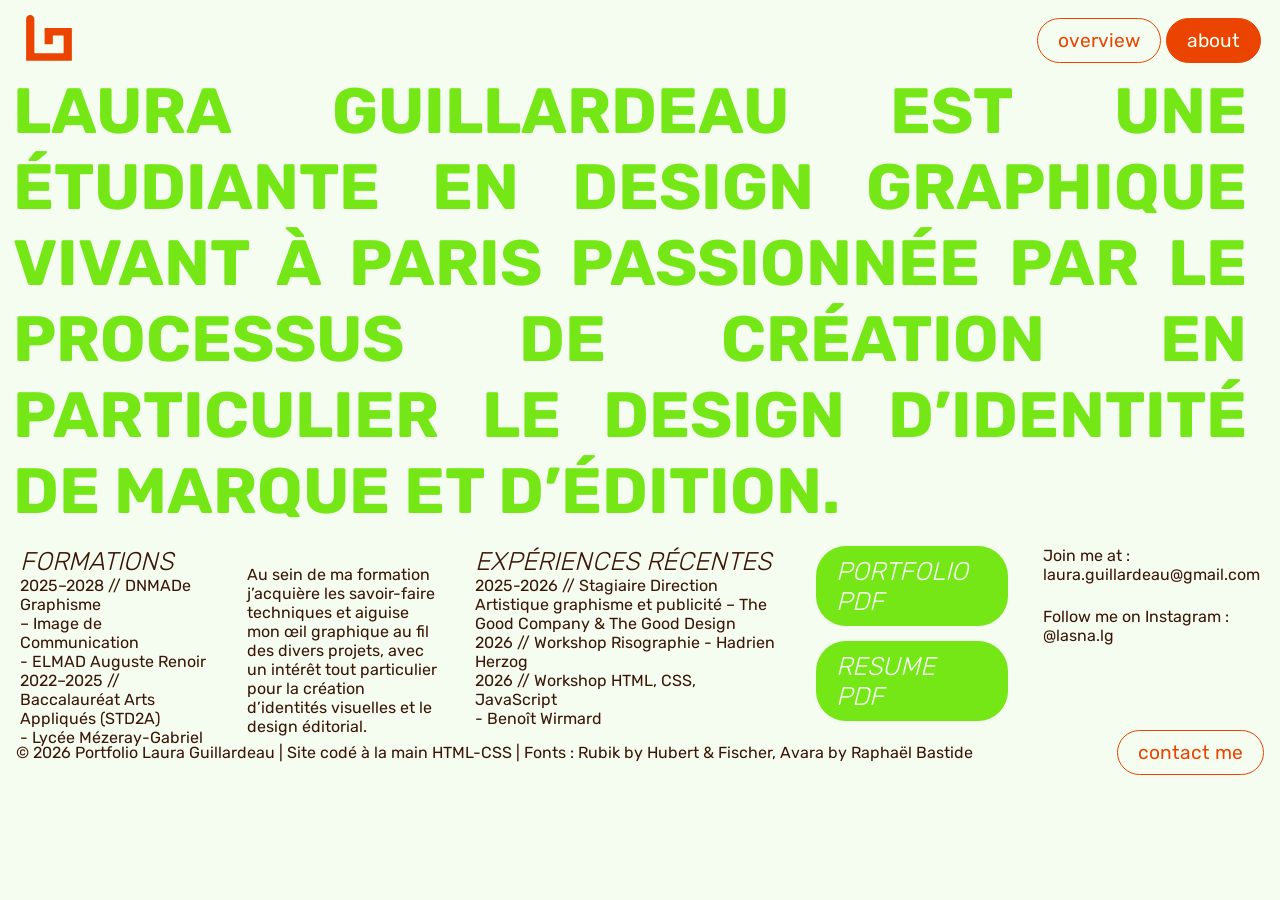
==== commit e33af0f4: "24 nov carousel p2" ====
--- a/about.html
+++ b/about.html
@@ -16,7 +16,7 @@
         </h1>
         <div>
             <a class="button" href="overview.html">overview</a>
-            <a class="button" href="about.html">about</a>
+            <a class="button about" href="about.html">about</a>
         </div>
     </header> 
     <main>
--- a/styles.css
+++ b/styles.css
@@ -12,7 +12,7 @@
     max-height: 100px;
     /*margin: 8px;*/
     scrollbar-color: red;
-
+    box-sizing: border-box
 }
 
 body span {
@@ -111,6 +111,22 @@
 h3:hover {
     transform: rotate(-10deg);
 }
+.gangsters {
+    color: #d1b069;
+}
+.eart {
+    color: #ce2987;
+}
+.ipomee {
+    color: #445d2a;
+}
+.araneae {
+    color: #953735;
+}
+.tabasco {
+    color: #6c4c94;
+}
+
 
 h4 {
     font-family: 'rubik';
@@ -565,6 +581,10 @@
     border-radius: 30px;
     transition: 0.3s background-color;
 }
+.about {
+    background-color: #EB4400;
+    color: #f5fdf1;
+}
 
 .button:hover {
     background-color: #EB4400;
@@ -582,6 +602,10 @@
     border-radius: 30px;
     transition: 0.3s background-color;
 }
+.overview {
+    background-color: #1C388C;
+    color: #f5fdf1;
+}
 
 .button-overview:hover {
     background-color: #1C388C;
@@ -589,7 +613,37 @@
     font-style: italic;
 }
 
-/*/HOMEPAGE FLEXBOXES/*/
+/*/HOMEPAGE FLICKITY/*/
+/* external css: flickity.css */
+
+/* * { box-sizing: border-box; }
+
+body { font-family: sans-serif; }
+
+.carousel {
+  background: #EEE;
+}
+
+.carousel-cell {
+  width: 66%;
+  height: 200px;
+  margin-right: 10px;
+  background: #8C8;
+  border-radius: 5px;
+  counter-increment: carousel-cell;
+}
+
+.carousel-cell:before {
+  display: block;
+  text-align: center;
+  content: counter(carousel-cell);
+  line-height: 200px;
+  font-size: 80px;
+  color: white;
+} */
+
+
+/*HOMEPAGE FLEXBOXES
 
 ul {
     width: 100vw;
@@ -597,6 +651,7 @@
     padding: 8px;
     display: flex;
     gap: 4vw;
+    margin: 0;
 }
 
 li {
@@ -608,7 +663,7 @@
     background-color: none;
 }
 
-/*scroll snapping*/
+/*scroll snapping
 ul {
     overflow-x: scroll;
     scroll-snap-type: x mandatory;
@@ -618,12 +673,12 @@
     scroll-snap-align: center;
 }
 
-/*scroll button*/
+/*scroll button
 ul::scroll-button(*) {
     border: 0;
     font-size: 2rem;
     background: none;
-    color: black;
+    color: #eb4400;
     opacity: 0.7;
     cursor: pointer;
 }
@@ -669,7 +724,7 @@
     bottom: calc(anchor(top) + 13px);
 }
 
-/*scroll markers*/
+/*scroll markers
 ul {
     scroll-marker-group: after;
 }
@@ -690,16 +745,16 @@
     width: 16px;
     height: 16px;
     background-color: transparent;
-    border: 2px solid black;
+    border: 2px solid #3B1607;
     border-radius: 50%;
     overflow: hidden;
     text-indent: 16px;
 }
 
 li::scroll-marker:target-current {
-    background-color: black;
-}
-
+    background-color: #3B1607;
+}
+*/
 
 
 /* responsive */
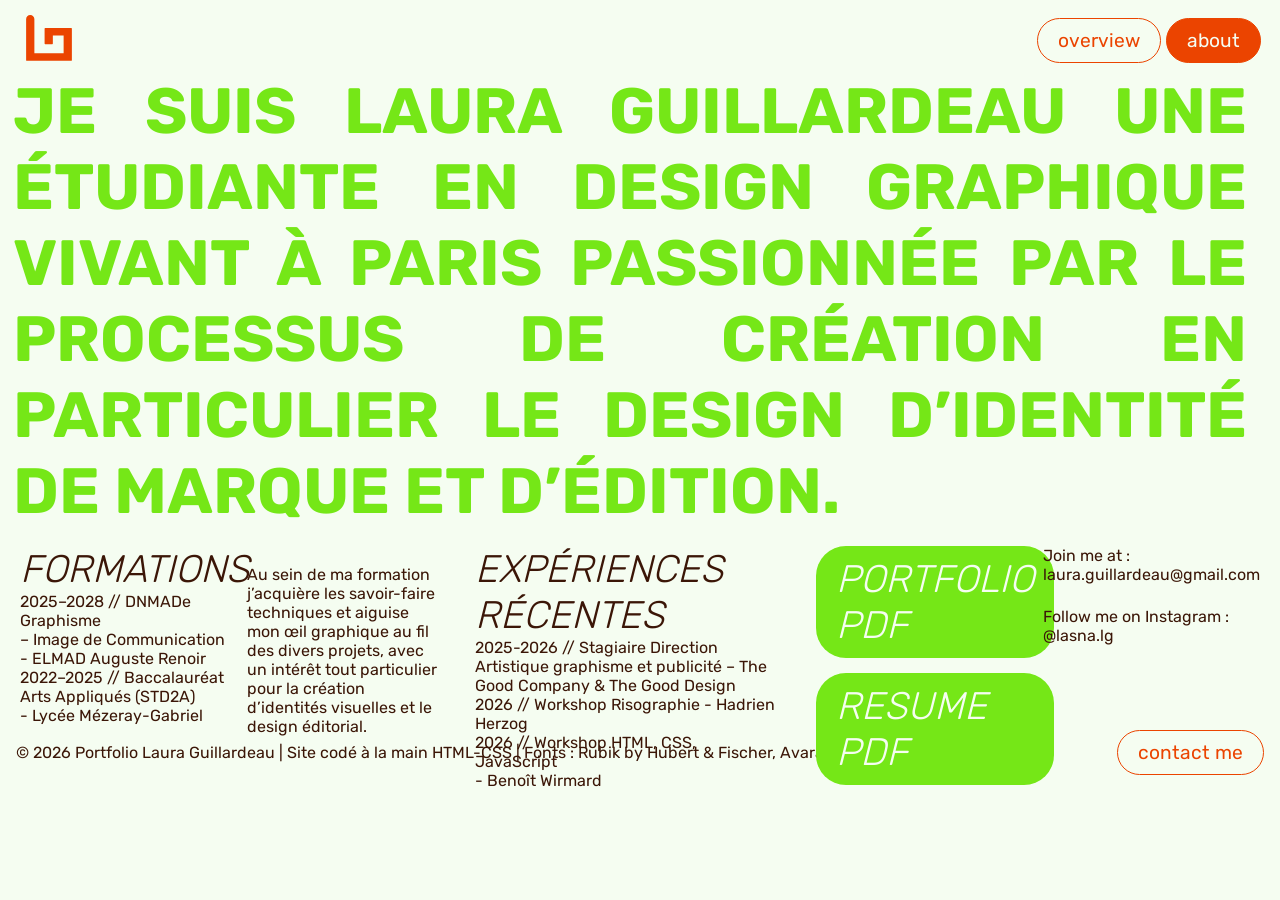
==== commit 2b3cb566: "24 nov update" ====
--- a/about.html
+++ b/about.html
@@ -21,8 +21,8 @@
     </header> 
     <main>
         <div class="text-bloc5">
-            <h1><span>Laura Guillardeau est une étudiante en design graphique vivant à Paris passionnée par le processus de création en particulier le design d’identité de marque et d’édition.</span></h1>
-            <h6>Laura Guillardeau is a graphic design student based in Paris passionate by creative process especially branding & editorial design</h6>
+            <h1><span>je suis Laura Guillardeau une étudiante en design graphique vivant à Paris passionnée par le processus de création en particulier le design d’identité de marque et d’édition.</span></h1>
+            <h6>i'm Laura Guillardeau a graphic design student based in Paris passionate by creative process especially branding & editorial design</h6>
         </div>
         <div class="grid-text-about">
             <div class="text-bloc-about">
@@ -50,7 +50,7 @@
     <footer class="footer">
         <p>&copy; 2026 Portfolio Laura Guillardeau | Site codé à la main HTML-CSS | Fonts : Rubik by Hubert & Fischer, Avara by Raphaël Bastide</p>
         <div>
-            <a class="button" href="mailto:laura.guillardeau@gmail.com">contact me</a>
+            <a class="button" href="mailto:laura.guillardeau.pro@gmail.com">contact me</a>
         </div>
     </footer>
 </body>
--- a/styles.css
+++ b/styles.css
@@ -24,11 +24,16 @@
   padding-top: 60px;
 }
 
-/*textes*/
+/* TEXTES */
 
 @font-face {
     font-family: "rubik";
     src: url("font/Rubik-VariableFont_wght.ttf") format("truetype");
+}
+@font-face {
+    font-family: "avara";
+    src: url("font/Avara-BoldItalic.woff2") format("woff2");
+    font-style: italic;
 }
 
 p {
@@ -103,30 +108,20 @@
 h3 {
     font-family: 'avara';
     font-size: xx-large;
+    font-weight: 200;
     font-style: italic;
     text-transform: lowercase;
     margin: 0;
 }
-
 h3:hover {
     transform: rotate(-10deg);
 }
-.gangsters {
-    color: #d1b069;
-}
-.eart {
-    color: #ce2987;
-}
-.ipomee {
-    color: #445d2a;
-}
-.araneae {
-    color: #953735;
-}
-.tabasco {
-    color: #6c4c94;
-}
-
+
+.gangsters {color: #d1b069;}
+.eart {color: #ce2987;}
+.ipomee {color: #445d2a;}
+.araneae {color: #953735;}
+.tabasco {color: #6c4c94;}
 
 h4 {
     font-family: 'rubik';
@@ -137,14 +132,31 @@
     text-transform: uppercase;
     margin: 0;
 }
-
 h4 span {
     font-family: 'avara';
     font-size: 1vw;
-    font-weight: 200;
+    font-weight: 150;
     font-style: italic;
     text-transform: lowercase;
     margin: 0;
+}
+@media (max-width: 1302px){
+    h4 {
+        font-size: 3vw;
+    }
+    h4 {
+        font-size: 3vw;
+    }
+}
+@media (max-width: 805px){
+    h4 {
+        font-size: 3vw;
+    }
+}
+@media (max-width: 498px){
+    h4 {
+        font-size: 3vw;
+    }
 }
 
 h5 {
@@ -157,7 +169,6 @@
     align-content: left;
     margin: 0;
 }
-
 h5 span {
     font-family: 'rubik';
     color: #1c388c;
@@ -169,12 +180,11 @@
     margin: 0;
 }
 
-
-.alert {
-    text-align: center;
-}
-
-/*images et grille*/
+@media (min-width: 498px){
+
+}
+
+/* IMAGES ET GRILLE*/
 img {
     max-width: 100%;
     height: auto;
@@ -184,20 +194,29 @@
 /*.rounded{
     border-radius: 1vw;
 }*/
-
+/*
 .grid-index {
     display: grid;
     grid-template-columns: repeat(5, 1fr);
     gap: 8px;
     padding-top: 1vh;
-}
-
-/*.zoom{
-    transition: 0.3s;
-}
-.zoom:hover{
-    scale: 1.5;
 }*/
+
+.grid-projets {
+    display: grid;
+    grid-template-columns: repeat(5, 1fr);
+    gap: 24px;
+    padding: 24px;
+}
+.big {
+    grid-column: span 3;
+}
+.mid {
+    grid-column: span 2;
+}
+.small {
+    grid-column: span 1;
+}
 
 .grid-overview {
     display: grid;
@@ -232,8 +251,26 @@
     opacity: 1;
 }
 
-
-/*textes projets*/
+@media (max-width: 1302px){
+    .grid-overview {
+        grid-template-columns: repeat(4, 1fr);
+        padding-top: 1vw;
+    }
+}
+@media (max-width: 805px){
+    .grid-overview {
+        grid-template-columns: repeat(3, 1fr);
+        padding-top: 1vw;
+    }
+}
+@media (max-width: 498px){
+    .grid-overview {
+        grid-template-columns: repeat(2, 1fr);
+        padding-top: 1vw;
+    }
+}
+
+/* TEXTES ET GRILLES */
 .grid-text {
     display: grid;
     height: 20vh;
@@ -244,6 +281,7 @@
     box-sizing: content-box;
 }
 
+/* bloc titre */
 .title-bloc {
     display: grid;
     grid-area: 0/0/3/3;
@@ -261,6 +299,8 @@
     grid-row: 3;
 }
 
+/* blocs paragraphes */
+/* blocs top */
 .text-bloc1 {
     display: grid;
     text-decoration: none;
@@ -270,8 +310,16 @@
     box-sizing: border-box;
     position: relative;
     margin: 0;
-    
-}
+}
+.text-bloc2 {
+    display: grid;
+    grid-area: 2/4/4/6;
+    align-items: top;
+    padding-right: 20px;
+    box-sizing: border-box;
+}
+
+/* traduction anglaise */
 .text-bloc1 h5 {
     grid-column: 1/3;
     grid-row: 1;
@@ -293,13 +341,6 @@
     opacity: 1;
 }
 
-.text-bloc2 {
-    display: grid;
-    grid-area: 2/4/4/6;
-    align-items: top;
-    padding-right: 20px;
-    box-sizing: border-box;
-}
 .text-bloc2 h5 {
     grid-column: 1/3;
     grid-row: 1;
@@ -321,6 +362,7 @@
     opacity: 1;
 }
 
+/* blocs interieurs */
 .text-bloc3 {
     display: grid;
     grid-area: 2/3/3/5;
@@ -328,6 +370,15 @@
     padding-right: 20px;
     box-sizing: border-box;
 }
+.text-bloc4 {
+    display: grid;
+    grid-area: 4/1/5/3;
+    align-items: top;
+    padding-right: 20px;
+    box-sizing: border-box;
+}
+
+/* traduction anglaise */
 .text-bloc3 h5 {
     padding-right: 20px;
     box-sizing: border-box;
@@ -347,13 +398,6 @@
     opacity: 1;
 }
 
-.text-bloc4 {
-    display: grid;
-    grid-area: 4/1/5/3;
-    align-items: top;
-    padding-right: 20px;
-    box-sizing: border-box;
-}
 .text-bloc4 h5 {
     padding-right: 20px;
     box-sizing: border-box;
@@ -393,6 +437,27 @@
     position: relative;
     margin: 0;
 }
+.text-bloc-about1 {
+    display: grid;
+    text-decoration: none;
+    grid-column: span 3;
+    align-items: top;
+    padding-right: 20px;
+    box-sizing: border-box;
+    position: relative;
+    margin: 0;
+}
+.text-bloc-about2 {
+    display: grid;
+    text-decoration: none;
+    grid-column: span 1;
+    align-items: center;
+    box-sizing: border-box;
+    position: relative;
+    margin: 0;
+}
+
+/* traduction anglaise */
 .text-bloc-about h5 {
     padding-right: 20px;
     box-sizing: border-box;
@@ -412,49 +477,9 @@
 .text-bloc-about:hover h5 {
     opacity: 1;
 }
-.text-bloc-about1 {
-    display: grid;
-    text-decoration: none;
-    grid-column: span 3;
-    align-items: top;
-    padding-right: 20px;
-    box-sizing: border-box;
-    position: relative;
-    margin: 0;
-}
-.text-bloc-about2 {
-    display: grid;
-    text-decoration: none;
-    grid-column: span 1;
-    align-items: center;
-    box-sizing: border-box;
-    position: relative;
-    margin: 0;
-}
-
-
-
-/*photos projets*/
-
-.grid-projets {
-    display: grid;
-    grid-template-columns: repeat(5, 1fr);
-    gap: 24px;
-    padding: 24px;
-}
-
-.big {
-    grid-column: span 3;
-}
-.mid {
-    grid-column: span 2;
-}
-.small {
-    grid-column: span 1;
-}
-
-
-/*header*/
+
+
+/* HEADER ET FOOTER */
 
 header {
     display: grid;
@@ -494,69 +519,12 @@
     padding-top: 8px;
     padding-bottom: 12px;
 }
-
-.button {
-    display: inline-block;
-    padding: 10px 20px;
-    background-color: none;
-    color: #EB4400;
-    text-decoration: none;
-    border: solid 1px #EB4400;
-    border-radius: 30px;
-    transition: 0.3s background-color;
-}
-.button-link{
-    display: inline-block;
-    padding: 10px 20px;
-    background-color: #75e717;
-    color: #f5fdf1;
-    text-decoration: none;
-    border: none;
-    font-size: 50%;
-    margin-bottom: 15px;
-    border-radius: 30px;
-    transition: 0.3s background-color;
-}
-
-.button:hover {
-    background-color: #EB4400;
-    color: #f5fdf1;
-    font-style: italic;
-}
-.button-link:hover {
-    background-color: #f5fdf1;
-    color: #75e717;
-    border: solid 1px #75e717;
-}
-
-.button-overview {
-    display: inline-block;
-    padding: 10px 20px;
-    background-color: none;
-    color: #1C388C;
-    text-decoration: none;
-    border: solid 1px #1C388C;
-    border-radius: 30px;
-    transition: 0.3s background-color;
-}
-
-.button-overview:hover {
-    background-color: #1C388C;
-    color: #f5fdf1;
-    font-style: italic;
-}
-
 .logo-rotate {
     transition: transform 1s ease;
     display: inline-block;
     /* important pour éviter les bugs */
 }
 
-.logo-rotate:hover {
-    transform: rotate(90deg);
-}
-
-/*footer*/
 footer {
     display: grid;
     background-color: #f5fdf1;
@@ -570,6 +538,11 @@
     padding-top: 1.5vw;
 }
 
+.logo-rotate:hover {
+    transform: rotate(90deg);
+}
+
+/* BUTTONS */
 .button {
     display: inline-block;
     padding: 10px 20px;
@@ -580,18 +553,8 @@
     border: solid 1px #EB4400;
     border-radius: 30px;
     transition: 0.3s background-color;
-}
-.about {
-    background-color: #EB4400;
-    color: #f5fdf1;
-}
-
-.button:hover {
-    background-color: #EB4400;
-    color: #f5fdf1;
-    font-style: italic;
-}
-
+    
+}
 .button-overview {
     display: inline-block;
     padding: 10px 20px;
@@ -602,190 +565,39 @@
     border-radius: 30px;
     transition: 0.3s background-color;
 }
-.overview {
-    background-color: #1C388C;
+.button-link{
+    display: inline-block;
+    padding: 10px 20px;
+    background-color: #75e717;
     color: #f5fdf1;
-}
-
+    text-decoration: none;
+    border: none;
+    font-size: 50%;
+    margin-bottom: 15px;
+    border-radius: 30px;
+    transition: 0.3s background-color;
+}
+
+.button:hover {
+    background-color: #EB4400;
+    color: #f5fdf1;
+    font-style: italic;
+}
 .button-overview:hover {
     background-color: #1C388C;
     color: #f5fdf1;
     font-style: italic;
 }
-
-/*/HOMEPAGE FLICKITY/*/
-/* external css: flickity.css */
-
-/* * { box-sizing: border-box; }
-
-body { font-family: sans-serif; }
-
-.carousel {
-  background: #EEE;
-}
-
-.carousel-cell {
-  width: 66%;
-  height: 200px;
-  margin-right: 10px;
-  background: #8C8;
-  border-radius: 5px;
-  counter-increment: carousel-cell;
-}
-
-.carousel-cell:before {
-  display: block;
-  text-align: center;
-  content: counter(carousel-cell);
-  line-height: 200px;
-  font-size: 80px;
-  color: white;
-} */
-
-
-/*HOMEPAGE FLEXBOXES
-
-ul {
-    width: 100vw;
-    height: 75vh;
-    padding: 8px;
-    display: flex;
-    gap: 4vw;
-    margin: 0;
-}
-
-li {
-    list-style-type: none;
-    flex: 0 0 100%;
-}
-
-li:nth-child(even) {
-    background-color: none;
-}
-
-/*scroll snapping
-ul {
-    overflow-x: scroll;
-    scroll-snap-type: x mandatory;
-}
-
-li {
-    scroll-snap-align: center;
-}
-
-/*scroll button
-ul::scroll-button(*) {
-    border: 0;
-    font-size: 2rem;
-    background: none;
-    color: #eb4400;
-    opacity: 0.7;
-    cursor: pointer;
-}
-
-ul::scroll-button(*):hover,
-ul::scroll-button(*):focus {
-    opacity: 1;
-}
-
-ul::scroll-button(*):active {
-    translate: 1px 1px;
-}
-
-ul::scroll-button(*):disabled {
-    opacity: 0.2;
-    cursor: unset;
-}
-
-ul::scroll-button(left) {
-    content: "◄" / "Previous";
-}
-
-ul::scroll-button(right) {
-    content: "►" / "Next";
-}
-
-ul {
-    anchor-name: --my-carousel;
-}
-
-ul::scroll-button(*) {
-    position: absolute;
-    position-anchor: --my-carousel;
-}
-
-ul::scroll-button(left) {
-    right: calc(anchor(left) - 70px);
-    bottom: calc(anchor(top) + 13px);
-}
-
-ul::scroll-button(right) {
-    left: calc(anchor(right) - 70px);
-    bottom: calc(anchor(top) + 13px);
-}
-
-/*scroll markers
-ul {
-    scroll-marker-group: after;
-}
-
-ul::scroll-marker-group {
-    position: absolute;
-    position-anchor: --my-carousel;
-    top: calc(anchor(bottom) - 70px);
-    justify-self: anchor-center;
-
-    display: flex;
-    justify-content: center;
-    gap: 20px;
-}
-
-li::scroll-marker {
-    content: attr(data-accName);
-    width: 16px;
-    height: 16px;
-    background-color: transparent;
-    border: 2px solid #3B1607;
-    border-radius: 50%;
-    overflow: hidden;
-    text-indent: 16px;
-}
-
-li::scroll-marker:target-current {
-    background-color: #3B1607;
-}
-*/
-
-
-/* responsive */
-.article p {
-    color: #333;
-    /* régle pour tous les écrans */
-}
-
-@media (min-width:640px) {
-    /*.grid-index{
-    display: grid;
-    grid-template-columns: repeat(5, 1fr);
-    gap: 12px;
-    padding: 12px;
-    padding-top: 5vw;
-    }
-    .grid-overview{
-    display: grid;
-    grid-template-columns: repeat(3, 1fr);
-    gap: 6px;
-    padding: 6px;
-    }*/
-}
-
-@media (max-width: 888px) {
-    .outer-wrapper {
-        height: 100vh !important;
-    }
-
-    .wrapper {
-        width: calc(400vw + (100vh - 100vw)) !important;
-    }
-
-}+.button-link:hover {
+    background-color: #f5fdf1;
+    color: #75e717;
+    border: solid 1px #75e717;
+}
+.about {
+    background-color: #EB4400;
+    color: #f5fdf1;
+}
+.overview {
+    background-color: #1C388C;
+    color: #f5fdf1;
+}
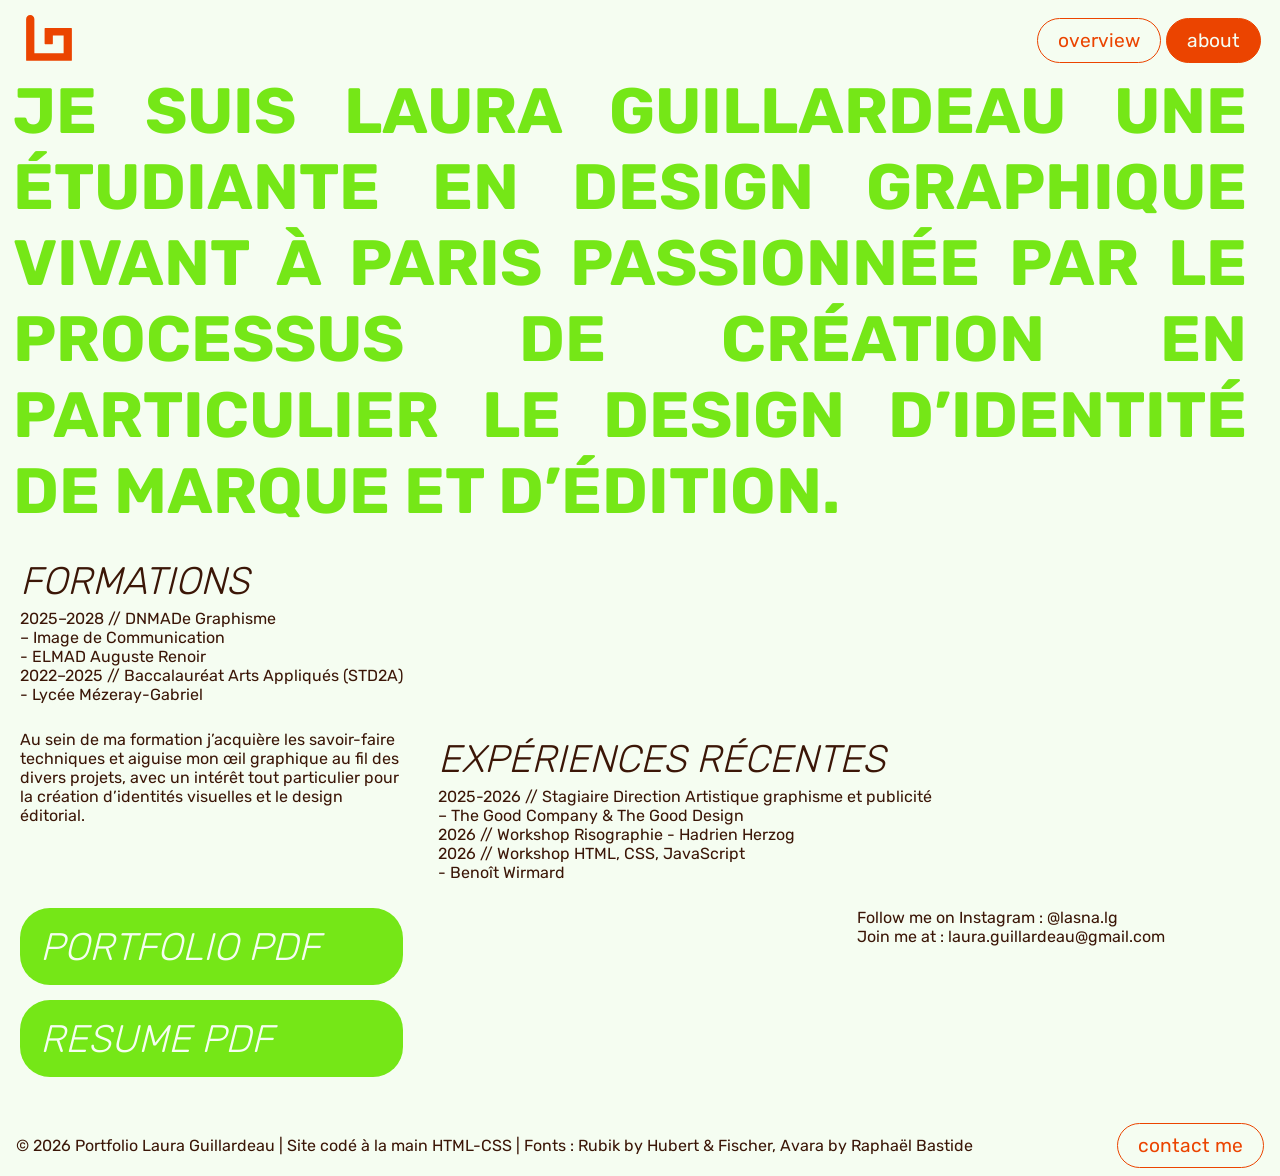
==== commit fff3bc37: "24 nov aprem" ====
--- a/about.html
+++ b/about.html
@@ -28,22 +28,19 @@
             <div class="text-bloc-about">
                 <h4>FORMATIONS</h4><p>2025–2028 // DNMADe Graphisme <br>– Image de Communication <br>- ELMAD Auguste Renoir <br>2022–2025 // Baccalauréat Arts Appliqués (STD2A) <br>- Lycée Mézeray-Gabriel</p>
             </div>
-            <div class="text-bloc-about">
-                <p><br>Au sein de ma formation j’acquière les savoir-faire techniques et aiguise mon œil graphique au fil des divers projets, avec un intérêt tout particulier pour la création d’identités visuelles et le design éditorial.</p>
+            <div class="text-bloc-about link">
+                <p>Au sein de ma formation j’acquière les savoir-faire techniques et aiguise mon œil graphique au fil des divers projets, avec un intérêt tout particulier pour la création d’identités visuelles et le design éditorial.</p>
                 <h5><br>Within my schooling I acquire the technical know-how and sharpen my graphic eye over various projects, with a particular interest in the creation of visual identities and editorial design.</h5>
             </div>
             <div class="text-bloc-about1">
-                <h4>EXPÉRIENCES RÉCENTES</h4><p>2025-2026 // Stagiaire Direction Artistique graphisme et publicité – The Good Company & The Good Design  <br>2026 // Workshop Risographie - Hadrien Herzog <br>2026 // Workshop HTML, CSS, JavaScript <br>- Benoît Wirmard</p>
+                <h4>EXPÉRIENCES RÉCENTES</h4><p>2025-2026 // Stagiaire Direction Artistique graphisme et publicité <br>– The Good Company & The Good Design  <br>2026 // Workshop Risographie - Hadrien Herzog <br>2026 // Workshop HTML, CSS, JavaScript <br>- Benoît Wirmard</p>
             </div>
-            
-                <div class="text-bloc-about">
-                    <a class="button-link" href=""><h4>portfolio pdf</h4></a>
-                    <a class="button-link" href=""><h4>resume pdf</h4></a>
-                
+            <div class="text-bloc-about link">
+                <a class="button-link" href=""><h4>portfolio pdf</h4></a>
+                <a class="button-link" href=""><h4>resume pdf</h4></a>
             </div>
             <div class="text-bloc-about2">
-                <p>Join me at : laura.guillardeau@gmail.com</p><br>
-                <p>Follow me on Instagram : @lasna.lg</p>
+                <p>Follow me on Instagram : @lasna.lg <br>Join me at : laura.guillardeau@gmail.com</p>
             </div>
         </div>
     </main>
--- a/styles.css
+++ b/styles.css
@@ -113,9 +113,6 @@
     text-transform: lowercase;
     margin: 0;
 }
-h3:hover {
-    transform: rotate(-10deg);
-}
 
 .gangsters {color: #d1b069;}
 .eart {color: #ce2987;}
@@ -144,18 +141,24 @@
     h4 {
         font-size: 3vw;
     }
-    h4 {
-        font-size: 3vw;
+    h4 span {
+        font-size: 2vw;
     }
 }
 @media (max-width: 805px){
     h4 {
+        font-size: 4vw;
+    }
+    h4 span {
         font-size: 3vw;
     }
 }
 @media (max-width: 498px){
     h4 {
-        font-size: 3vw;
+        font-size: 5vw;
+    }
+    h4 span {
+        font-size: 4vw;
     }
 }
 
@@ -165,7 +168,6 @@
     font-weight: 400;
     font-size: medium;
     font-style: normal;
-    font-optical-sizing: auto;
     align-content: left;
     margin: 0;
 }
@@ -175,7 +177,6 @@
     font-weight: 100;
     font-size: medium;
     font-style: oblique;
-    font-optical-sizing: auto;
     align-content: left;
     margin: 0;
 }
@@ -261,6 +262,23 @@
     .grid-overview {
         grid-template-columns: repeat(3, 1fr);
         padding-top: 1vw;
+    }
+    .grid-projets {
+        grid-template-columns: 100%;
+        gap: 0;
+        padding: 12px;
+    }
+    .big {
+        padding-block: 10px;
+    }
+    .mid {
+        padding-block: 10px;
+    }
+    .small {
+        padding-block: 10px;
+    }
+    .random {
+        padding-block: 10px;
     }
 }
 @media (max-width: 498px){
@@ -293,10 +311,19 @@
     grid-column: span 2;
     grid-row: 2
 }
+.sticky {
+    position: fixed;
+    z-index: 100;
+    top: 80px;
+    left: 20px;
+}
 
 .subtitle {
     grid-column: 2;
     grid-row: 3;
+}
+.subtitle:hover {
+    transform: rotate(-10deg);
 }
 
 /* blocs paragraphes */
@@ -380,9 +407,13 @@
 
 /* traduction anglaise */
 .text-bloc3 h5 {
+    display: grid;
+    grid-column: span 2;
+    align-items: top;
     padding-right: 20px;
     box-sizing: border-box;
     position: absolute;
+    max-width: 40vw;
 }
 .text-bloc3 h5 {
     color: #1c388c;
@@ -391,17 +422,18 @@
     opacity: 0;
     transition: .4s;
     display: grid;
-    align-items: center;
-    justify-items: center;
 }
 .text-bloc3:hover h5 {
     opacity: 1;
 }
 
 .text-bloc4 h5 {
+    display: grid;
+    grid-area: 4/1/5/3;
     padding-right: 20px;
     box-sizing: border-box;
     position: absolute;
+    max-width: 60vw;
 }
 .text-bloc4 h5 {
     color: #1c388c;
@@ -418,13 +450,65 @@
     opacity: 1;
 }
 
+@media (max-width: 1302px){
+    .grid-text {
+        height: 35vh;
+        grid-template: 30px 1fr 1fr / repeat(2, 1fr);
+        gap: 20px;
+    }
+    .title-bloc {
+        grid-area: 0/0/3/2;
+    }
+    .text-bloc1 {
+        grid-area: 2/2/3/3;
+    }
+    .text-bloc2 {
+        grid-area: 3/2/4/3;
+    }
+    
+}
+@media (max-width: 805px){
+    .grid-text {
+        height: 40vh;
+        grid-template: 30px 1fr 1fr 1fr 1fr/ 1fr;
+        gap: 20px;
+    }
+    .title-bloc {
+        grid-area: 0/0/3/1;
+    }
+    .text-bloc1 {
+        grid-row: 4/5;
+        grid-column: 1/2;
+    }
+    .text-bloc2 {
+        grid-row: 5/6;
+        grid-column: 1/2;
+    }
+    .text-bloc3 {
+        padding-top: 20px;
+        padding-bottom: 20px;
+        grid-column: 1;
+    }
+    .text-bloc4 {
+        padding-top: 20px;
+        padding-bottom: 20px;
+        grid-column: 1;
+    }
+}
+@media (max-width: 498px){
+    .grid-text {
+        height: 50vh;
+    }
+}
+
 /*about page*/
 .grid-text-about {
     display: grid;
     height: 17vh;
-    grid-template: 30px 1fr 1fr / repeat(10, 1fr);
+    grid-template-columns: repeat(10, 1fr);
     gap: 15px;
     padding: 12px;
+    padding-top: 18px;
     box-sizing: content-box;
 }
 .text-bloc-about {
@@ -451,7 +535,7 @@
     display: grid;
     text-decoration: none;
     grid-column: span 1;
-    align-items: center;
+    align-items: top center;
     box-sizing: border-box;
     position: relative;
     margin: 0;
@@ -476,6 +560,45 @@
 
 .text-bloc-about:hover h5 {
     opacity: 1;
+}
+
+@media (max-width: 1302px){
+    .grid-text-about {
+        height: 60vh;
+        grid-template-columns: repeat(3, 1fr);
+    }
+    .text-bloc-about {
+        grid-column: span 2;
+    }
+    .link {
+        grid-column: 1;
+    }
+    .text-bloc-about1 {
+        grid-column: span 2;
+    }
+    .text-bloc-about2 {
+        grid-column: 3;
+    }
+}
+@media (max-width: 805px){
+    .grid-text-about {
+        height: 80vh;
+    }
+}
+@media (max-width: 498px){
+    .grid-text-about {
+        height: 100vh;
+        grid-template-columns: 1fr;
+    }
+    .text-bloc-about {
+        grid-column: 1;
+    }
+    .text-bloc-about1 {
+        grid-column: 1;
+    }
+    .text-bloc-about2 {
+        grid-column: 1;
+    }
 }
 
 
@@ -571,6 +694,7 @@
     background-color: #75e717;
     color: #f5fdf1;
     text-decoration: none;
+    align-content: center;
     border: none;
     font-size: 50%;
     margin-bottom: 15px;
